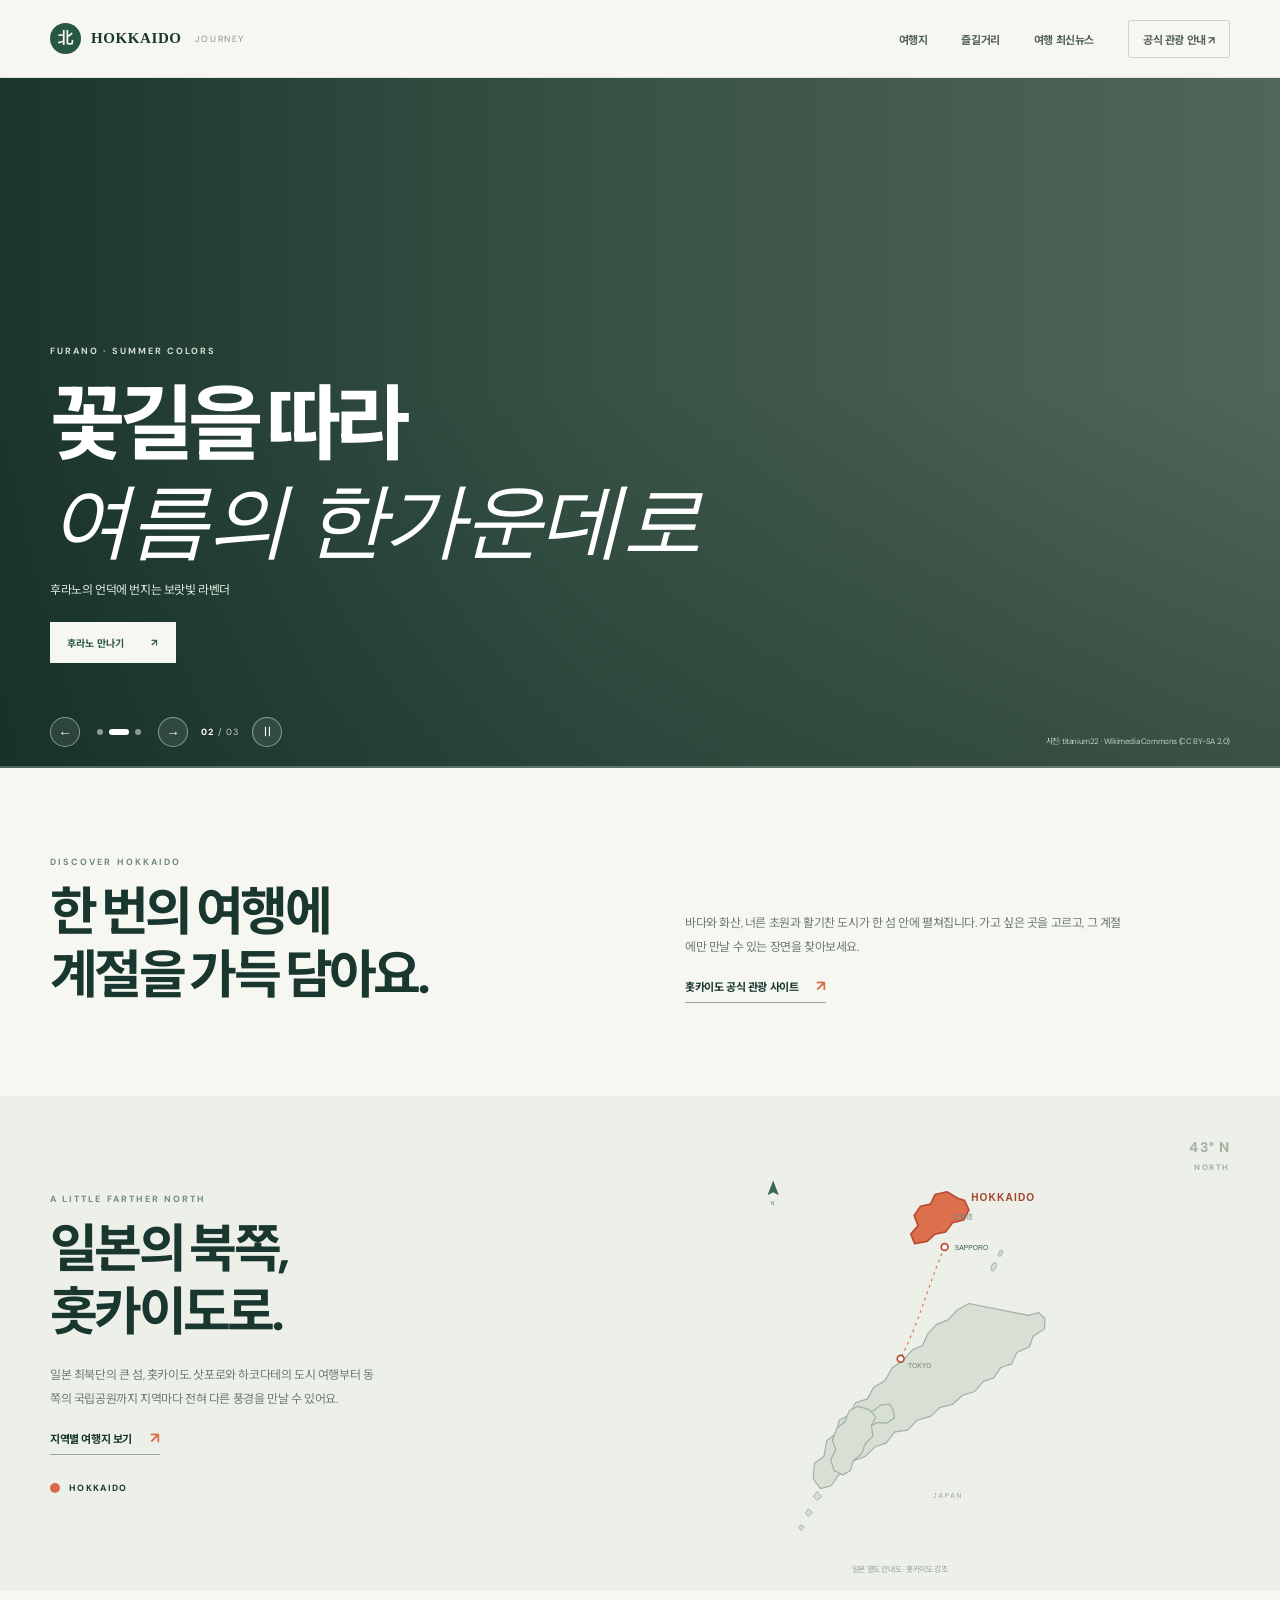
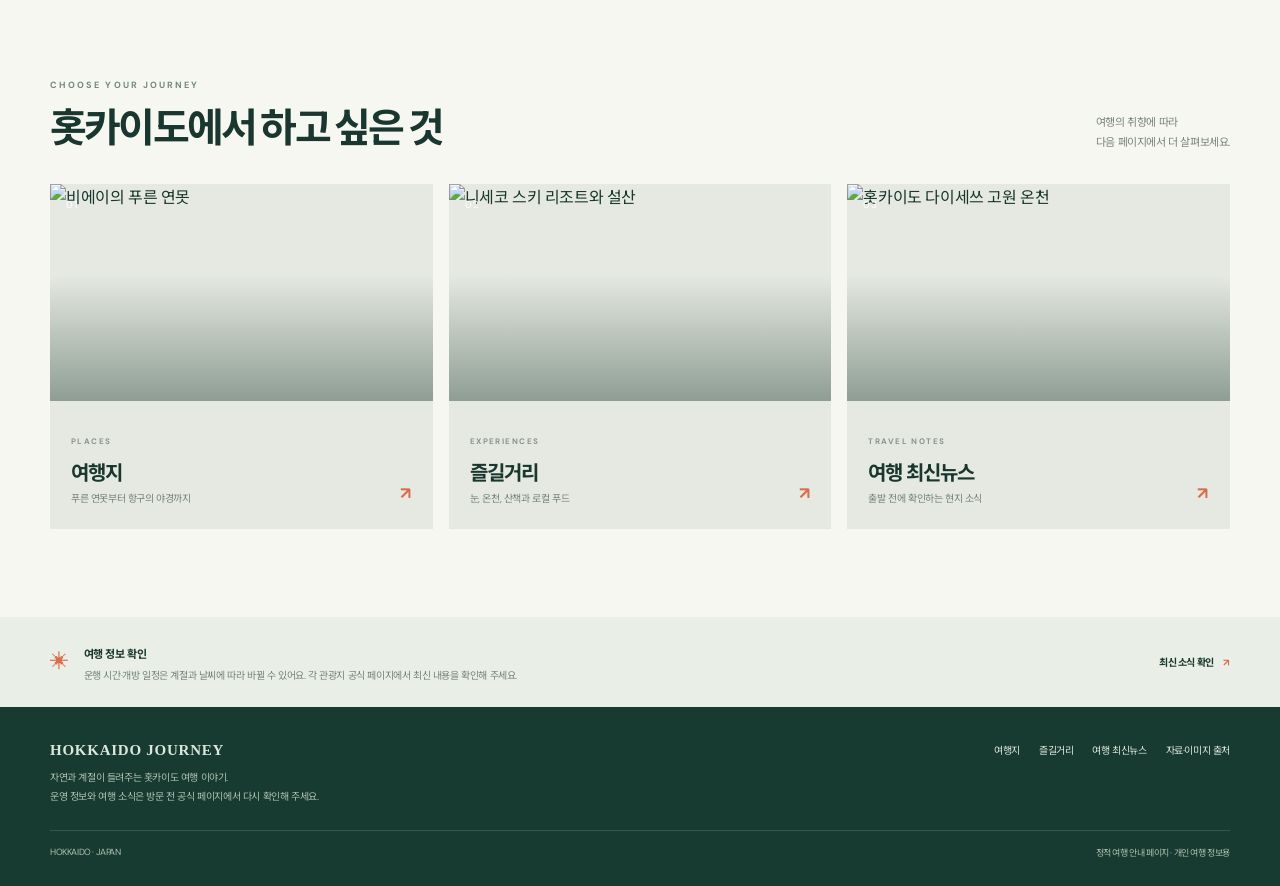
==== index.html @ 21aa8b02 "first" ====
<!doctype html>
<html lang="ko">
<head>
<meta charset="utf-8"><meta name="viewport" content="width=device-width,initial-scale=1"><meta name="theme-color" content="#f7f7f2">
<meta name="description" content="홋카이도의 여행지와 계절 체험, 지금 필요한 여행 소식을 만나보세요."><title>홋카이도, 북쪽으로 떠나는 여행</title>
<link rel="preconnect" href="https://fonts.googleapis.com"><link rel="preconnect" href="https://fonts.gstatic.com" crossorigin><link href="https://fonts.googleapis.com/css2?family=DM+Sans:wght@400;500;600;700&family=Noto+Sans+KR:wght@400;500;600;700;800;900&display=swap" rel="stylesheet"><link rel="stylesheet" href="assets/site.css">
</head>
<body>
<div id="site-header"></div>
<main>
  <section class="slideshow" aria-label="홋카이도 여행 사진">
    <article class="slide active" style="--slide-image:url('https://commons.wikimedia.org/wiki/Special:FilePath/Hokkaido_-_Biei%2C_blue_pond_%289962205026%29.jpg?width=2000')"><div class="slide-shade"></div><div class="slide-copy wrap"><p class="eyebrow">JAPAN · THE NORTHERN ISLAND</p><h1>북쪽으로,<br><em>마음이 트이는 여행</em></h1><p>홋카이도의 계절이 만든 풍경 속으로</p><a class="button button-light" href="destinations.html">여행지 둘러보기 <span>↗</span></a></div><div class="slide-credit">사진: ray.k · Wikimedia Commons (CC BY 2.0)</div></article>
    <article class="slide" style="--slide-image:url('https://commons.wikimedia.org/wiki/Special:FilePath/JP_Hokkaido_Furano_lavender.jpg?width=2000')"><div class="slide-shade"></div><div class="slide-copy wrap"><p class="eyebrow">FURANO · SUMMER COLORS</p><h1>꽃길을 따라<br><em>여름의 한가운데로</em></h1><p>후라노의 언덕에 번지는 보랏빛 라벤더</p><a class="button button-light" href="destinations.html#furano">후라노 만나기 <span>↗</span></a></div><div class="slide-credit">사진: titanium22 · Wikimedia Commons (CC BY-SA 2.0)</div></article>
    <article class="slide" style="--slide-image:url('https://commons.wikimedia.org/wiki/Special:FilePath/2018_skiing_in_niseko.jpg?width=2000')"><div class="slide-shade"></div><div class="slide-copy wrap"><p class="eyebrow">NISEKO · WINTER PLAY</p><h1>파우더 스노우 위<br><em>겨울을 달리다</em></h1><p>산과 눈이 기다리는 홋카이도의 겨울 체험</p><a class="button button-light" href="activities.html#snow">겨울 즐길거리 <span>↗</span></a></div><div class="slide-credit">사진: Lasthib · Wikimedia Commons (CC BY-SA 3.0)</div></article>
    <div class="slide-controls"><button class="slide-arrow prev" aria-label="이전 사진">←</button><div class="slide-dots" role="tablist" aria-label="슬라이드 선택"></div><button class="slide-arrow next" aria-label="다음 사진">→</button><span class="slide-count"><b>01</b> / 03</span><button class="slide-pause" aria-label="슬라이드 일시 정지">Ⅱ</button></div>
    <div class="slide-progress"><i></i></div>
  </section>

  <section class="intro wrap section-pad"><div><p class="eyebrow green">DISCOVER HOKKAIDO</p><h2>한 번의 여행에<br>계절을 가득 담아요.</h2></div><div class="intro-copy"><p>바다와 화산, 너른 초원과 활기찬 도시가 한 섬 안에 펼쳐집니다. 가고 싶은 곳을 고르고, 그 계절에만 만날 수 있는 장면을 찾아보세요.</p><a class="text-link" href="https://www.visit-hokkaido.jp/en/" target="_blank" rel="noreferrer">홋카이도 공식 관광 사이트 <span>↗</span></a></div></section>

  <section class="map-section"><div class="wrap map-layout"><div class="map-copy"><p class="eyebrow green">A LITTLE FARTHER NORTH</p><h2>일본의 북쪽,<br>홋카이도로.</h2><p>일본 최북단의 큰 섬, 홋카이도. 삿포로와 하코다테의 도시 여행부터 동쪽의 국립공원까지 지역마다 전혀 다른 풍경을 만날 수 있어요.</p><a class="text-link" href="destinations.html">지역별 여행지 보기 <span>↗</span></a><div class="map-legend"><i></i> HOKKAIDO</div></div><figure class="japan-map"><img src="assets/japan-hokkaido-map.svg" alt="일본 열도 지도에서 주황색으로 강조한 홋카이도"><figcaption>일본 열도 안내도 · 홋카이도 강조</figcaption></figure><div class="map-stamp">43° N<br><span>NORTH</span></div></div></section>

  <section class="section-pad wrap"><div class="section-head"><div><p class="eyebrow green">CHOOSE YOUR JOURNEY</p><h2>홋카이도에서 하고 싶은 것</h2></div><p>여행의 취향에 따라<br>다음 페이지에서 더 살펴보세요.</p></div><div class="feature-grid">
    <a class="feature-card" href="destinations.html"><img src="https://commons.wikimedia.org/wiki/Special:FilePath/Hokkaido_-_Biei%2C_blue_pond_%289962205026%29.jpg?width=1000" alt="비에이의 푸른 연못" loading="lazy"><span class="feature-num">01</span><div><small>PLACES</small><h3>여행지</h3><p>푸른 연못부터 항구의 야경까지</p></div><b>↗</b></a>
    <a class="feature-card" href="activities.html"><img src="https://commons.wikimedia.org/wiki/Special:FilePath/2018_skiing_in_niseko.jpg?width=1000" alt="니세코 스키 리조트와 설산" loading="lazy"><span class="feature-num">02</span><div><small>EXPERIENCES</small><h3>즐길거리</h3><p>눈, 온천, 산책과 로컬 푸드</p></div><b>↗</b></a>
    <a class="feature-card" href="news.html"><img src="https://commons.wikimedia.org/wiki/Special:FilePath/Taisetsu_Kogenonsen_spa_Hokkaido_Japan.jpg?width=1000" alt="홋카이도 다이세쓰 고원 온천" loading="lazy"><span class="feature-num">03</span><div><small>TRAVEL NOTES</small><h3>여행 최신뉴스</h3><p>출발 전에 확인하는 현지 소식</p></div><b>↗</b></a>
  </div></section>
  <section class="home-note"><div class="wrap note-inner"><span class="note-icon">✳</span><div><b>여행 정보 확인</b><p>운행 시간·개방 일정은 계절과 날씨에 따라 바뀔 수 있어요. 각 관광지 공식 페이지에서 최신 내용을 확인해 주세요.</p></div><a href="news.html">최신 소식 확인 <span>↗</span></a></div></section>
</main>
<div id="site-footer"></div><script src="assets/site.js"></script><script src="assets/slider.js"></script>
</body></html>
---- assets/site.css ----
:root{--paper:#f7f7f2;--ink:#19372e;--green:#285844;--green2:#dfe9dd;--orange:#d86d4b;--muted:#78867d;--line:#dfe5dc;--white:#fff;--serif:Georgia,'Times New Roman',serif}*{box-sizing:border-box}html{scroll-behavior:smooth;scroll-padding-top:86px}body{margin:0;background:var(--paper);color:var(--ink);font-family:'DM Sans','Noto Sans KR',sans-serif;letter-spacing:-.025em}a{color:inherit;text-decoration:none}img{max-width:100%}.wrap{width:min(1180px,calc(100% - 56px));margin-inline:auto}.site-header{height:78px;position:sticky;top:0;z-index:50;background:#f7f7f2ed;backdrop-filter:blur(14px);border-bottom:1px solid var(--line)}.header-inner{height:100%;display:flex;align-items:center;justify-content:space-between}.brand{display:flex;align-items:center;gap:10px;font:700 15px var(--serif);letter-spacing:.04em}.brand-symbol{width:31px;height:31px;display:grid;place-items:center;border-radius:50%;background:var(--green);color:white;font-size:15px}.brand-sub{font:9px 'DM Sans',sans-serif;color:#89948b;letter-spacing:.18em;margin-left:3px}.main-nav{height:100%;display:flex;align-items:center;gap:34px;font-size:11px;font-weight:700;color:#526158}.main-nav a{position:relative;display:flex;align-items:center;height:100%;transition:color .2s}.main-nav a:not(.nav-pill):after{content:"";position:absolute;bottom:21px;left:0;width:0;height:1px;background:var(--orange);transition:width .2s}.main-nav a:hover{color:var(--orange)}.main-nav a:hover:after{width:100%}.main-nav .nav-pill{height:auto;padding:10px 14px;border:1px solid #cbd5cb;border-radius:2px}.menu-toggle{display:none;background:none;border:0;color:var(--green);font-size:24px}.site-footer{background:#183b31;color:#dce6dc;padding:35px 0 27px}.footer-top{display:flex;justify-content:space-between;align-items:flex-start;gap:25px}.footer-brand{font:700 15px var(--serif);letter-spacing:.05em}.footer-copy{font-size:10px;line-height:1.9;color:#aebfb1;max-width:530px;margin-top:9px}.footer-links{display:flex;gap:19px;font-size:10px}.footer-links a:hover{text-decoration:underline;text-underline-offset:4px}.footer-bottom{border-top:1px solid #ffffff25;margin-top:24px;padding-top:15px;display:flex;justify-content:space-between;color:#aebfb1;font-size:9px}.eyebrow{font:700 9px 'DM Sans',sans-serif;letter-spacing:.23em;color:#dc704d;text-transform:uppercase;margin:0}.eyebrow.green{color:#718b78}.section-pad{padding-top:88px;padding-bottom:88px}.text-link{display:inline-flex;align-items:center;gap:18px;font-size:11px;font-weight:700;border-bottom:1px solid #9ca99d;padding-bottom:6px;margin-top:17px}.text-link span{font-size:15px;color:var(--orange)}.button{display:inline-flex;align-items:center;gap:27px;padding:13px 17px;font-size:10px;font-weight:700;letter-spacing:.02em;transition:transform .2s,background .2s}.button:hover{transform:translateY(-2px)}.button-light{background:var(--paper);color:var(--green)}.button-light:hover{background:#e1eadc}
/* Home photo carousel */
.slideshow{height:min(690px,calc(100svh - 78px));min-height:540px;max-height:760px;position:relative;overflow:hidden;background:#55695b;color:white}.slide{position:absolute;inset:0;opacity:0;visibility:hidden;background-image:var(--slide-image);background-position:center;background-size:cover;transition:opacity .85s ease,visibility .85s}.slide.active{opacity:1;visibility:visible}.slide-shade{position:absolute;inset:0;background:linear-gradient(90deg,#112c25d9 0%,#15372b79 45%,#203a2c10 100%),linear-gradient(0deg,#122c2460,transparent 55%)}.slide-copy{position:absolute;z-index:1;left:50%;bottom:105px;transform:translateX(-50%)}.slide-copy .eyebrow{color:#d4e0d3}.slide-copy h1{font-size:clamp(45px,7vw,82px);line-height:1.15;letter-spacing:-.075em;margin:21px 0 12px}.slide-copy h1 em{font-family:var(--serif);font-weight:400;letter-spacing:-.035em}.slide-copy>p:not(.eyebrow){font-size:12px;color:#e0e7de;margin:0 0 24px}.slide-credit{position:absolute;right:max(28px,calc((100vw - 1180px)/2));bottom:22px;z-index:2;font-size:8px;color:#ffffffb5}.slide-controls{position:absolute;z-index:3;left:max(28px,calc((100vw - 1180px)/2));bottom:21px;display:flex;align-items:center;gap:9px}.slide-arrow,.slide-pause{width:30px;height:30px;border:1px solid #ffffff70;background:#ffffff15;color:#fff;border-radius:50%;cursor:pointer}.slide-arrow:hover,.slide-pause:hover{background:#fff;color:var(--green)}.slide-dots{display:flex;gap:6px;margin:0 8px}.slide-dot{border:0;width:6px;height:6px;border-radius:10px;background:#ffffff80;padding:0;cursor:pointer;transition:width .2s,background .2s}.slide-dot.active{width:20px;background:white}.slide-count{font:9px 'DM Sans';letter-spacing:.13em;color:#ffffffc7;margin:0 4px}.slide-count b{color:#fff}.slide-progress{height:2px;background:#ffffff3d;position:absolute;bottom:0;left:0;right:0;z-index:4}.slide-progress i{height:100%;width:0;display:block;background:#fff}.slide-progress.run i{animation:progress 3s linear}.slide-progress.paused i{animation-play-state:paused}@keyframes progress{from{width:0}to{width:100%}}
.intro{display:grid;grid-template-columns:1fr 1fr;align-items:end;gap:90px}.intro h2,.map-copy h2,.section-head h2,.page-title h1{font-size:clamp(33px,4.4vw,52px);line-height:1.22;letter-spacing:-.07em;margin:13px 0 0}.intro-copy{max-width:440px;padding-bottom:5px}.intro-copy p,.map-copy>p:not(.eyebrow){font-size:12px;line-height:2;color:#6e7c72;margin:0}
.map-section{background:#edf0e9;position:relative;overflow:hidden}.map-layout{min-height:495px;display:grid;grid-template-columns:.88fr 1.12fr;align-items:center;position:relative}.map-copy{max-width:370px;padding:58px 0}.map-copy h2{margin-bottom:18px}.map-copy>p:not(.eyebrow){max-width:330px}.japan-map{margin:0 auto;width:min(100%,500px);height:430px}.japan-map img{width:100%;height:100%;object-fit:contain}.japan-map figcaption{font-size:8px;color:#9ba69c;text-align:center}.map-stamp{position:absolute;right:0;top:42px;font:700 14px 'DM Sans';letter-spacing:.08em;color:#a0b1a1;text-align:right}.map-stamp span{font-size:8px;letter-spacing:.2em}.map-legend{font:700 9px 'DM Sans';letter-spacing:.15em;margin-top:27px;display:flex;align-items:center;gap:9px}.map-legend i{width:10px;height:10px;border-radius:50%;background:var(--orange)}
.section-head{display:flex;align-items:end;justify-content:space-between;gap:30px;margin-bottom:31px}.section-head h2{font-size:clamp(27px,3.6vw,40px)}.section-head>p{font-size:11px;color:var(--muted);line-height:1.8;margin:0}.feature-grid{display:grid;grid-template-columns:repeat(3,1fr);gap:16px}.feature-card{position:relative;display:flex;flex-direction:column;min-height:345px;overflow:hidden;background:#e5e9e1}.feature-card:before{content:"";position:absolute;inset:0 0 37% 0;background:linear-gradient(0deg,#17362b6b,transparent 58%);z-index:1}.feature-card img{height:225px;width:100%;object-fit:cover;transition:transform .6s}.feature-card:hover img{transform:scale(1.04)}.feature-card>div{padding:19px 21px}.feature-card small{font:700 8px 'DM Sans';letter-spacing:.18em;color:#8a948b}.feature-card h3{font-size:20px;margin:8px 0 4px;letter-spacing:-.05em}.feature-card p{font-size:10px;color:#778279;margin:0}.feature-card>b{position:absolute;bottom:25px;right:22px;color:var(--orange);font-size:17px}.feature-num{position:absolute;z-index:2;top:14px;left:16px;color:white;font:10px 'DM Sans';letter-spacing:.1em}.home-note{background:#e9eee6;padding:25px 0}.note-inner{display:flex;align-items:center;gap:15px}.note-icon{font-size:19px;color:var(--orange)}.note-inner b{font-size:11px}.note-inner p{font-size:10px;color:#77847a;margin:4px 0 0}.note-inner>a{margin-left:auto;white-space:nowrap;font-size:10px;font-weight:700}.note-inner>a span{color:var(--orange);margin-left:8px}
/* Inner pages */
.page-hero{padding:76px 0 65px;background:#e9eee6}.page-hero .wrap{position:relative}.page-title{max-width:760px}.page-title h1{font-size:clamp(38px,5vw,61px);margin:13px 0}.page-title>p{font-size:12px;color:#6d7b71;line-height:1.9;max-width:580px;margin:0}.page-meta{font:9px 'DM Sans';letter-spacing:.12em;color:#829087;margin-top:19px}.content-section{padding:62px 0 88px}.content-intro{font-size:12px;color:#718077;line-height:1.9;max-width:650px;margin:0 0 29px}.place-grid{display:grid;grid-template-columns:repeat(3,1fr);gap:17px}.place-card{background:#fff;border:1px solid #e3e7df}.place-card img{width:100%;height:215px;object-fit:cover;display:block}.place-card-body{padding:17px 18px 20px}.place-card .region{font:700 8px 'DM Sans';letter-spacing:.16em;color:#bf704f}.place-card h2{font-size:17px;margin:7px 0}.place-card p{font-size:10px;line-height:1.8;color:#738077;margin:0}.source-link{display:inline-block;font-size:9px;font-weight:700;color:#4e715d;margin-top:13px;border-bottom:1px solid #b9c6b8;padding-bottom:4px}.region-strip{margin-top:32px;padding:22px 24px;background:#edf0e9;display:flex;align-items:center;justify-content:space-between;gap:25px}.region-strip strong{font-size:12px}.region-strip p{font-size:10px;color:#738077;line-height:1.7;margin:5px 0 0}.region-strip a{font-size:10px;white-space:nowrap;border-bottom:1px solid #aeb9ae;padding-bottom:4px}
.activity-cards{display:grid;grid-template-columns:repeat(2,1fr);gap:18px}.activity-card{display:grid;grid-template-columns:44% 1fr;background:#fff;border:1px solid #e3e7df;min-height:245px}.activity-card img{width:100%;height:100%;min-height:245px;object-fit:cover}.activity-card>div{padding:22px}.activity-card .region{font:700 8px 'DM Sans';letter-spacing:.16em;color:#bf704f}.activity-card h2{font-size:19px;margin:9px 0}.activity-card p{font-size:10px;line-height:1.8;color:#738077;margin:0}.activity-card .source-link{margin-top:15px}.tip-box{background:#edf0e9;margin-top:25px;padding:21px 24px;display:flex;gap:14px;align-items:flex-start}.tip-box b{font-size:11px;white-space:nowrap}.tip-box p{font-size:10px;line-height:1.8;color:#758178;margin:0}
.news-list{border-top:1px solid var(--line)}.news-item{display:grid;grid-template-columns:105px 112px 1fr 24px;align-items:start;gap:16px;padding:21px 5px;border-bottom:1px solid var(--line);transition:padding .2s}.news-item:hover{padding-left:12px}.news-item time{font:10px 'DM Sans';color:#829087;padding-top:4px}.news-tag{font-size:8px;border:1px solid #d5ded4;color:#657a69;padding:5px 8px;width:max-content}.news-copy h2{font-size:13px;margin:0 0 6px;letter-spacing:-.03em}.news-copy p{font-size:10px;line-height:1.8;color:#738077;margin:0}.news-copy small{font-size:8px;color:#a0a9a0;display:block;margin-top:7px}.news-arrow{font-size:16px;color:var(--orange);padding-top:2px}.static-note{margin-top:25px;border-left:2px solid var(--orange);padding:12px 15px;background:#f0f1eb;color:#748077;font-size:9px;line-height:1.8}
.source-list{display:grid;grid-template-columns:1fr 1fr;gap:12px}.source-card{background:#fff;border:1px solid var(--line);padding:17px}.source-card h2{font-size:12px;margin:0 0 7px}.source-card p{font-size:9px;line-height:1.7;color:#748077;margin:0}.source-card a{font-size:9px;color:#456d55;text-decoration:underline;text-underline-offset:3px}.credit-list{display:grid;grid-template-columns:1fr 1fr;gap:8px 22px;margin-top:18px}.credit{font-size:9px;line-height:1.7;color:#718077}.credit a{color:#476b55;text-decoration:underline;text-underline-offset:3px}.credit strong{color:#284c3b}.image-note{font-size:9px;line-height:1.8;color:#758178}
@media(max-width:840px){.wrap{width:calc(100% - 40px)}.main-nav{gap:20px}.map-layout{grid-template-columns:.9fr 1.1fr}.japan-map{height:360px}.place-grid{grid-template-columns:repeat(2,1fr)}.activity-card{grid-template-columns:1fr}.activity-card img{height:190px;min-height:190px}.activity-card>div{padding:18px}.feature-card{min-height:305px}.feature-card img{height:190px}}
@media(max-width:600px){.wrap{width:calc(100% - 36px)}.site-header{height:66px}.brand{font-size:14px}.brand-symbol{width:28px;height:28px}.brand-sub{display:none}.menu-toggle{display:block}.main-nav{display:none;position:absolute;top:65px;left:0;right:0;height:auto;padding:8px 18px 16px;background:var(--paper);border-bottom:1px solid var(--line);flex-direction:column;align-items:stretch;gap:0}.main-nav.open{display:flex}.main-nav a{height:auto;padding:13px 0;border-bottom:1px solid var(--line)}.main-nav a:after{display:none}.main-nav .nav-pill{margin-top:11px;text-align:center;justify-content:center;border:1px solid #cbd5cb;padding:11px}.slideshow{height:calc(88svh - 66px);min-height:530px}.slide{background-position:58% center}.slide-shade{background:linear-gradient(90deg,#112c25c9 0%,#15372b50 75%,#203a2c17),linear-gradient(0deg,#122c2470,transparent 55%)}.slide-copy{width:calc(100% - 36px);bottom:105px}.slide-copy h1{font-size:50px}.slide-copy>p:not(.eyebrow){font-size:11px}.slide-controls{left:18px;bottom:17px}.slide-credit{right:12px;bottom:58px;font-size:7px}.section-pad{padding-top:66px;padding-bottom:66px}.intro{grid-template-columns:1fr;gap:20px}.intro h2,.map-copy h2{font-size:37px}.intro-copy p{font-size:11px}.map-layout{grid-template-columns:1fr;padding-top:59px;padding-bottom:20px}.map-copy{padding:0}.japan-map{width:100%;height:340px;margin-top:5px}.map-stamp{top:34px;right:0}.section-head{display:block}.section-head>p{margin-top:12px}.feature-grid{grid-template-columns:1fr;gap:11px}.feature-card{min-height:0;display:grid;grid-template-columns:42% 1fr;grid-template-rows:1fr;align-items:center}.feature-card:before{display:none}.feature-card img{height:145px;grid-row:1}.feature-card>div{padding:15px}.feature-card h3{font-size:17px}.feature-card>b{bottom:17px;right:15px}.feature-num{top:8px;left:10px;text-shadow:0 1px 4px #000}.note-inner{align-items:flex-start;flex-wrap:wrap}.note-inner>div{flex:1}.note-inner p{line-height:1.7}.note-inner>a{margin-left:34px;margin-top:4px}.page-hero{padding:57px 0 44px}.page-title h1{font-size:41px}.page-title>p{font-size:11px}.content-section{padding:42px 0 65px}.place-grid{grid-template-columns:1fr}.place-card img{height:220px}.place-card-body{padding:16px}.region-strip{display:block;padding:18px}.region-strip a{display:inline-block;margin-top:14px}.activity-cards{grid-template-columns:1fr}.activity-card{grid-template-columns:39% 1fr;min-height:200px}.activity-card img{height:100%;min-height:200px}.activity-card>div{padding:15px}.activity-card h2{font-size:16px;margin:7px 0}.activity-card p{font-size:9px}.activity-card .source-link{font-size:8px}.tip-box{display:block;padding:17px}.tip-box p{margin-top:7px}.news-item{grid-template-columns:1fr 22px;gap:8px 10px;padding:17px 2px}.news-item time{grid-column:1;grid-row:1}.news-tag{grid-column:1;grid-row:2}.news-copy{grid-column:1;grid-row:3}.news-copy h2{font-size:12px}.news-arrow{grid-column:2;grid-row:1/4}.source-list,.credit-list{grid-template-columns:1fr}.footer-top,.footer-bottom{display:block}.footer-links{margin-top:19px;flex-wrap:wrap}.footer-bottom span{display:block;margin-top:7px}}
@media(prefers-reduced-motion:reduce){html{scroll-behavior:auto}*,*:before,*:after{transition:none!important}.slide{transition:none!important}.slide-progress.run i{animation:none;width:100%}}
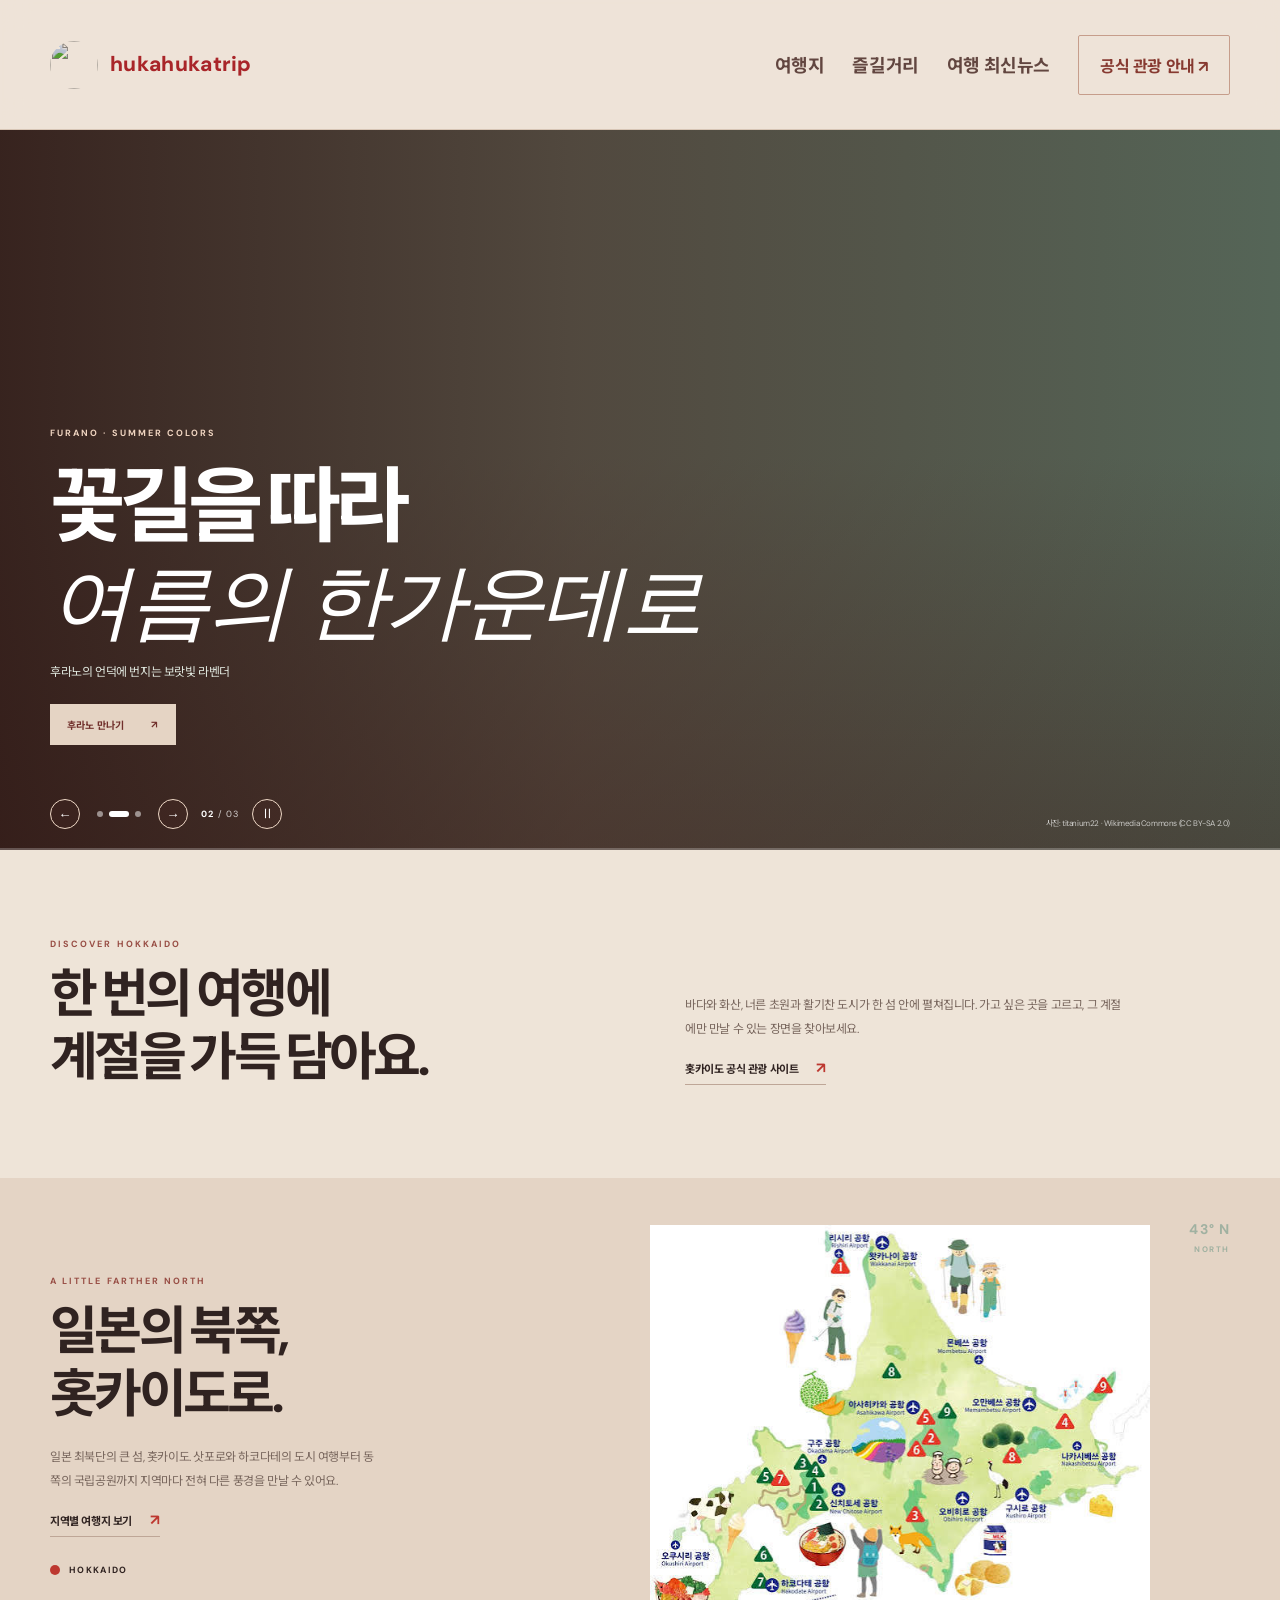
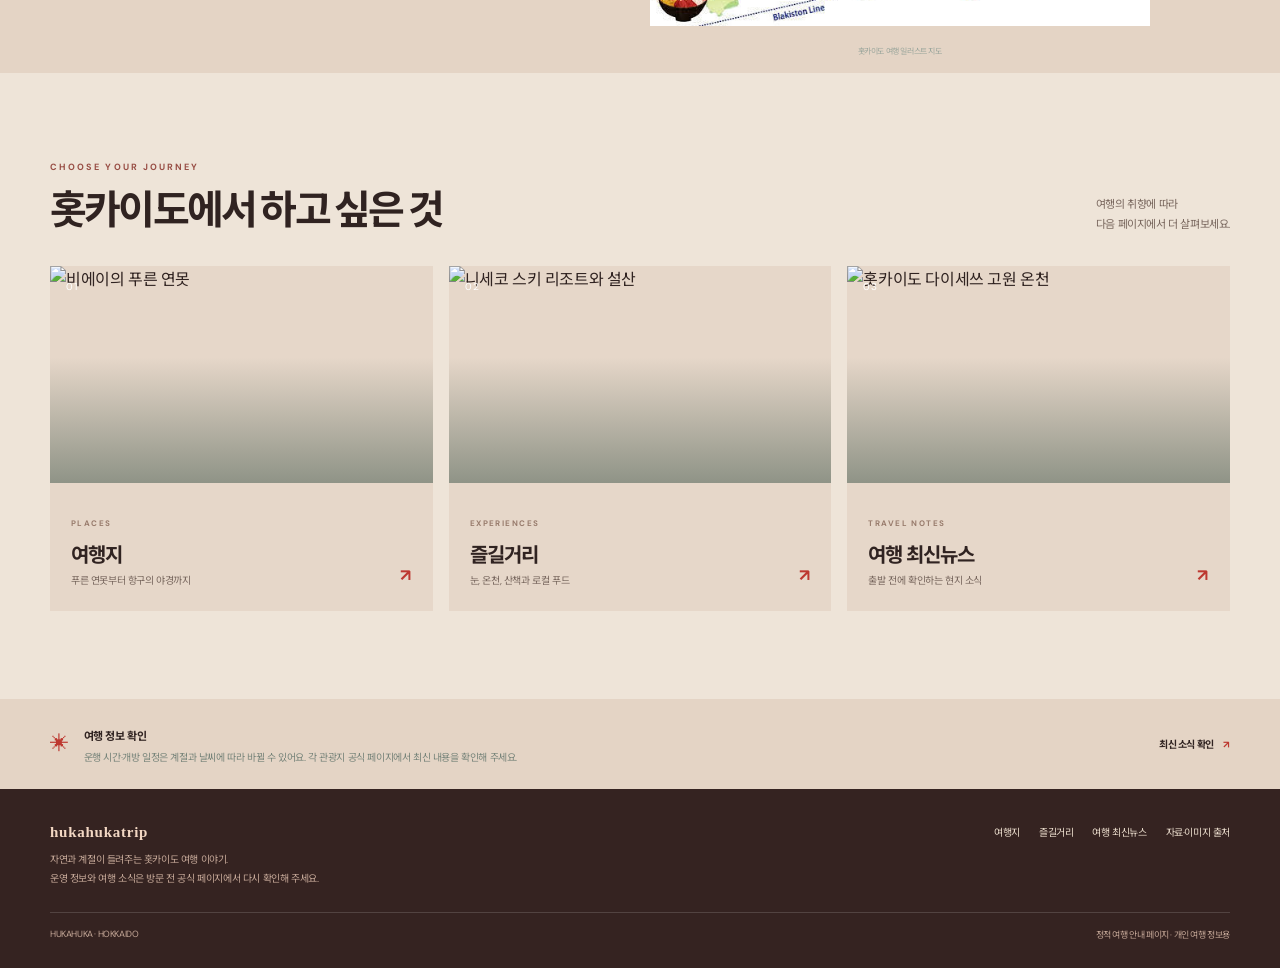
==== commit c8b6e7be: "dd" ====
--- a/index.html
+++ b/index.html
@@ -2,7 +2,7 @@
 <html lang="ko">
 <head>
 <meta charset="utf-8"><meta name="viewport" content="width=device-width,initial-scale=1"><meta name="theme-color" content="#f7f7f2">
-<meta name="description" content="홋카이도의 여행지와 계절 체험, 지금 필요한 여행 소식을 만나보세요."><title>홋카이도, 북쪽으로 떠나는 여행</title>
+<meta name="description" content="홋카이도의 여행지와 계절 체험, 지금 필요한 여행 소식을 만나보세요."><title>hukahukatrip | 홋카이도 여행</title>
 <link rel="preconnect" href="https://fonts.googleapis.com"><link rel="preconnect" href="https://fonts.gstatic.com" crossorigin><link href="https://fonts.googleapis.com/css2?family=DM+Sans:wght@400;500;600;700&family=Noto+Sans+KR:wght@400;500;600;700;800;900&display=swap" rel="stylesheet"><link rel="stylesheet" href="assets/site.css">
 </head>
 <body>
@@ -18,7 +18,7 @@
 
   <section class="intro wrap section-pad"><div><p class="eyebrow green">DISCOVER HOKKAIDO</p><h2>한 번의 여행에<br>계절을 가득 담아요.</h2></div><div class="intro-copy"><p>바다와 화산, 너른 초원과 활기찬 도시가 한 섬 안에 펼쳐집니다. 가고 싶은 곳을 고르고, 그 계절에만 만날 수 있는 장면을 찾아보세요.</p><a class="text-link" href="https://www.visit-hokkaido.jp/en/" target="_blank" rel="noreferrer">홋카이도 공식 관광 사이트 <span>↗</span></a></div></section>
 
-  <section class="map-section"><div class="wrap map-layout"><div class="map-copy"><p class="eyebrow green">A LITTLE FARTHER NORTH</p><h2>일본의 북쪽,<br>홋카이도로.</h2><p>일본 최북단의 큰 섬, 홋카이도. 삿포로와 하코다테의 도시 여행부터 동쪽의 국립공원까지 지역마다 전혀 다른 풍경을 만날 수 있어요.</p><a class="text-link" href="destinations.html">지역별 여행지 보기 <span>↗</span></a><div class="map-legend"><i></i> HOKKAIDO</div></div><figure class="japan-map"><img src="assets/japan-hokkaido-map.svg" alt="일본 열도 지도에서 주황색으로 강조한 홋카이도"><figcaption>일본 열도 안내도 · 홋카이도 강조</figcaption></figure><div class="map-stamp">43° N<br><span>NORTH</span></div></div></section>
+  <section class="map-section"><div class="wrap map-layout"><div class="map-copy"><p class="eyebrow green">A LITTLE FARTHER NORTH</p><h2>일본의 북쪽,<br>홋카이도로.</h2><p>일본 최북단의 큰 섬, 홋카이도. 삿포로와 하코다테의 도시 여행부터 동쪽의 국립공원까지 지역마다 전혀 다른 풍경을 만날 수 있어요.</p><a class="text-link" href="destinations.html">지역별 여행지 보기 <span>↗</span></a><div class="map-legend"><i></i> HOKKAIDO</div></div><figure class="japan-map"><img src="huka.jpg" alt="삿포로와 홋카이도 각 지역의 관광 명소를 그린 일러스트 지도"><figcaption>홋카이도 여행 일러스트 지도</figcaption></figure><div class="map-stamp">43° N<br><span>NORTH</span></div></div></section>
 
   <section class="section-pad wrap"><div class="section-head"><div><p class="eyebrow green">CHOOSE YOUR JOURNEY</p><h2>홋카이도에서 하고 싶은 것</h2></div><p>여행의 취향에 따라<br>다음 페이지에서 더 살펴보세요.</p></div><div class="feature-grid">
     <a class="feature-card" href="destinations.html"><img src="https://commons.wikimedia.org/wiki/Special:FilePath/Hokkaido_-_Biei%2C_blue_pond_%289962205026%29.jpg?width=1000" alt="비에이의 푸른 연못" loading="lazy"><span class="feature-num">01</span><div><small>PLACES</small><h3>여행지</h3><p>푸른 연못부터 항구의 야경까지</p></div><b>↗</b></a>
--- a/assets/site.css
+++ b/assets/site.css
@@ -12,3 +12,82 @@
 @media(max-width:840px){.wrap{width:calc(100% - 40px)}.main-nav{gap:20px}.map-layout{grid-template-columns:.9fr 1.1fr}.japan-map{height:360px}.place-grid{grid-template-columns:repeat(2,1fr)}.activity-card{grid-template-columns:1fr}.activity-card img{height:190px;min-height:190px}.activity-card>div{padding:18px}.feature-card{min-height:305px}.feature-card img{height:190px}}
 @media(max-width:600px){.wrap{width:calc(100% - 36px)}.site-header{height:66px}.brand{font-size:14px}.brand-symbol{width:28px;height:28px}.brand-sub{display:none}.menu-toggle{display:block}.main-nav{display:none;position:absolute;top:65px;left:0;right:0;height:auto;padding:8px 18px 16px;background:var(--paper);border-bottom:1px solid var(--line);flex-direction:column;align-items:stretch;gap:0}.main-nav.open{display:flex}.main-nav a{height:auto;padding:13px 0;border-bottom:1px solid var(--line)}.main-nav a:after{display:none}.main-nav .nav-pill{margin-top:11px;text-align:center;justify-content:center;border:1px solid #cbd5cb;padding:11px}.slideshow{height:calc(88svh - 66px);min-height:530px}.slide{background-position:58% center}.slide-shade{background:linear-gradient(90deg,#112c25c9 0%,#15372b50 75%,#203a2c17),linear-gradient(0deg,#122c2470,transparent 55%)}.slide-copy{width:calc(100% - 36px);bottom:105px}.slide-copy h1{font-size:50px}.slide-copy>p:not(.eyebrow){font-size:11px}.slide-controls{left:18px;bottom:17px}.slide-credit{right:12px;bottom:58px;font-size:7px}.section-pad{padding-top:66px;padding-bottom:66px}.intro{grid-template-columns:1fr;gap:20px}.intro h2,.map-copy h2{font-size:37px}.intro-copy p{font-size:11px}.map-layout{grid-template-columns:1fr;padding-top:59px;padding-bottom:20px}.map-copy{padding:0}.japan-map{width:100%;height:340px;margin-top:5px}.map-stamp{top:34px;right:0}.section-head{display:block}.section-head>p{margin-top:12px}.feature-grid{grid-template-columns:1fr;gap:11px}.feature-card{min-height:0;display:grid;grid-template-columns:42% 1fr;grid-template-rows:1fr;align-items:center}.feature-card:before{display:none}.feature-card img{height:145px;grid-row:1}.feature-card>div{padding:15px}.feature-card h3{font-size:17px}.feature-card>b{bottom:17px;right:15px}.feature-num{top:8px;left:10px;text-shadow:0 1px 4px #000}.note-inner{align-items:flex-start;flex-wrap:wrap}.note-inner>div{flex:1}.note-inner p{line-height:1.7}.note-inner>a{margin-left:34px;margin-top:4px}.page-hero{padding:57px 0 44px}.page-title h1{font-size:41px}.page-title>p{font-size:11px}.content-section{padding:42px 0 65px}.place-grid{grid-template-columns:1fr}.place-card img{height:220px}.place-card-body{padding:16px}.region-strip{display:block;padding:18px}.region-strip a{display:inline-block;margin-top:14px}.activity-cards{grid-template-columns:1fr}.activity-card{grid-template-columns:39% 1fr;min-height:200px}.activity-card img{height:100%;min-height:200px}.activity-card>div{padding:15px}.activity-card h2{font-size:16px;margin:7px 0}.activity-card p{font-size:9px}.activity-card .source-link{font-size:8px}.tip-box{display:block;padding:17px}.tip-box p{margin-top:7px}.news-item{grid-template-columns:1fr 22px;gap:8px 10px;padding:17px 2px}.news-item time{grid-column:1;grid-row:1}.news-tag{grid-column:1;grid-row:2}.news-copy{grid-column:1;grid-row:3}.news-copy h2{font-size:12px}.news-arrow{grid-column:2;grid-row:1/4}.source-list,.credit-list{grid-template-columns:1fr}.footer-top,.footer-bottom{display:block}.footer-links{margin-top:19px;flex-wrap:wrap}.footer-bottom span{display:block;margin-top:7px}}
 @media(prefers-reduced-motion:reduce){html{scroll-behavior:auto}*,*:before,*:after{transition:none!important}.slide{transition:none!important}.slide-progress.run i{animation:none;width:100%}}
+
+/* Vermilion, maple and sakura inspired theme. */
+:root{--paper:#eee4d8;--ink:#302321;--green:#74352f;--green2:#ddcabc;--orange:#bd3830;--muted:#806f66;--line:#d7c5b5;--white:#eee4d8}
+body{background:#eee4d8;color:#302321}
+.site-header{background:#eee4d8ed;border-color:#d7c5b5}
+.brand-symbol{background:radial-gradient(circle at 52% 46%,#f5d8c2 0 18%,#bb342e 19% 64%,#722b29 65% 100%);color:#fff0df;box-shadow:0 2px 9px #702d2633}
+.brand-symbol:after{content:"✿";position:absolute;right:-5px;top:-6px;color:#c34339;font:13px Georgia,serif;transform:rotate(18deg);text-shadow:0 1px 0 #eee4d8}
+.brand-sub{color:#a16b5f}
+.main-nav{color:#624640}.main-nav a:hover,.main-nav a:not(.nav-pill):after{color:#b9342e}.main-nav a:not(.nav-pill):after{background:#bd3830}.main-nav .nav-pill{border-color:#c69d8b;color:#873a31}
+.menu-toggle{color:#a8322c}
+.site-footer{background:#352321;color:#eadccc}.footer-brand{color:#f2d7c3}.footer-copy,.footer-bottom{color:#c4a797}.footer-links a:hover{color:#f2b6a1}
+.eyebrow{color:#b73931}.eyebrow.green{color:#984e45}
+.text-link{border-color:#bea697}.text-link span,.feature-card>b,.news-arrow{color:#bd3830}
+.button-light{background:#e5d4c4;color:#71302c}.button-light:hover{background:#f0c7b3}
+.slide-shade{background:linear-gradient(90deg,#321714d9 0%,#4d241e78 45%,#562d2110 100%),linear-gradient(0deg,#32171462,transparent 55%)}
+.slide-copy .eyebrow{color:#f0d5c1}
+.map-section,.activities,.home-note,.page-hero{background:#e4d4c5}
+.map-copy>p:not(.eyebrow),.intro-copy p,.section-head>p{color:#79675e}
+.map-legend i{background:#bd3830}
+.feature-card{background:#e6d7c9}.feature-card small{color:#987b6c}.feature-card p{color:#78675e}
+.place-card,.activity-card,.source-card{background:#e8dacc;border-color:#d7c5b5}
+.place-card .region,.activity-card .region{color:#a13e35}.place-card p,.activity-card p,.source-card p{color:#74645b}
+.source-link,.source-card a,.credit a{color:#843b34;border-color:#be9a89}
+.region-strip,.tip-box,.static-note{background:#e4d4c5;color:#705e55}.region-strip p,.tip-box p,.static-note{color:#78675e}
+.region-strip a{border-color:#b89b88}.news-item,.news-list{border-color:#d7c5b5}.news-item time,.news-copy p,.image-note,.credit{color:#78675e}.news-tag{border-color:#c9aa97;color:#883d35}.news-copy small{color:#9b8477}
+.slide-arrow,.slide-pause{border-color:#eed8c6;background:#4b292233}
+@media(max-width:600px){.main-nav{background:#eee4d8;border-color:#d7c5b5}.main-nav a{border-color:#d7c5b5}.main-nav .nav-pill{border-color:#c69d8b}}
+
+/* Rebuilt Hokkaido wordmark and sakura seal. */
+.brand{gap:13px;flex:none}
+.brand-symbol{width:47px;height:47px;flex:none;padding:5px;background:linear-gradient(145deg,#902d2b,#c43e35 66%,#7d2928);border:1px solid #d08a70;box-shadow:0 3px 10px #64251f38}
+.brand-symbol:after{content:none}
+.brand-symbol svg{display:block;width:100%;height:100%;overflow:visible}
+.logo-sun{fill:#efc4a5;stroke:#f5dfc9;stroke-width:1.3}
+.logo-petal{fill:#a62f31;stroke:#7d2829;stroke-width:1.4;stroke-linejoin:round}
+.logo-petal:nth-of-type(3){fill:#bd3c36}.logo-petal:nth-of-type(4){fill:#8c2b30}.logo-center{fill:#f5d4a8;stroke:#f8e7c8;stroke-width:1}
+.logo-leaf{fill:#d48a66;stroke:#f0c09c;stroke-width:.8}
+.brand-wordmark{display:flex;flex-direction:column;gap:3px;font:700 22px/1 Georgia,'Times New Roman',serif;letter-spacing:.12em;color:#742c2a}
+.brand-sub{font:700 8px/1.2 'DM Sans','Noto Sans KR',sans-serif;color:#a45b4b;letter-spacing:.2em;margin:0}
+@media(max-width:600px){.brand{gap:10px}.brand-symbol{width:42px;height:42px}.brand-wordmark{font-size:18px}.brand-sub{font-size:7px}.menu-toggle{font-size:23px}}
+
+/* Larger navigation and taller header banner. */
+.site-header{height:156px}
+.main-nav{gap:34px;font-size:22px}
+.main-nav a:not(.nav-pill):after{bottom:39px;height:3px}
+.main-nav .nav-pill{padding:20px 25px;font-size:20px;border-width:2px}
+.brand{gap:16px}
+.brand-symbol{width:58px;height:58px;padding:6px}
+.brand-wordmark{font-size:28px;gap:5px}
+.brand-sub{font-size:10px}
+html{scroll-padding-top:164px}
+.slideshow{height:min(720px,calc(100svh - 156px))}
+@media(max-width:1100px){.main-nav{gap:21px;font-size:17px}.main-nav .nav-pill{padding:15px 18px;font-size:15px}}
+@media(max-width:840px){.site-header{height:132px}.main-nav{gap:19px;font-size:16px}.main-nav .nav-pill{padding:14px 17px;font-size:14px}.slideshow{height:min(720px,calc(100svh - 132px))}html{scroll-padding-top:140px}}
+@media(max-width:600px){.site-header{height:100px}.main-nav{top:99px;font-size:20px;gap:0}.main-nav a{padding:20px 0}.main-nav .nav-pill{font-size:17px;padding:17px}.brand{gap:12px}.brand-symbol{width:50px;height:50px}.brand-wordmark{font-size:22px}.brand-sub{font-size:8px}.slideshow{height:calc(88svh - 100px)}html{scroll-padding-top:104px}}
+
+/* Simplified Hokkaido mark and navigation scaled back by about 1.2x. */
+.site-header{height:130px}
+.main-nav{gap:28px;font-size:18px}
+.main-nav a:not(.nav-pill):after{bottom:32px;height:2px}
+.main-nav .nav-pill{padding:17px 21px;font-size:16px;border-width:1.5px}
+.brand{gap:12px}
+.brand-symbol{width:48px;height:48px;padding:0;background:none;border:0;box-shadow:none}
+.brand-symbol:after{content:none}
+.brand-symbol svg{width:100%;height:100%;overflow:visible}
+.hokkaido-mark{fill:#bd292b;stroke:#8f2025;stroke-width:3;stroke-linejoin:round}
+.brand-wordmark{font:700 23px/1 Georgia,'Times New Roman',serif;letter-spacing:.12em;color:#a92529}
+html{scroll-padding-top:138px}
+.slideshow{height:min(720px,calc(100svh - 130px))}
+@media(max-width:1100px){.main-nav{gap:18px;font-size:14px}.main-nav .nav-pill{padding:13px 16px;font-size:13px}}
+@media(max-width:840px){.site-header{height:110px}.main-nav{gap:16px;font-size:13px}.main-nav .nav-pill{padding:12px 14px;font-size:12px}.slideshow{height:min(720px,calc(100svh - 110px))}html{scroll-padding-top:116px}}
+@media(max-width:600px){.site-header{height:84px}.main-nav{top:83px;font-size:17px;gap:0}.main-nav a{padding:17px 0}.main-nav .nav-pill{font-size:14px;padding:14px}.brand{gap:10px}.brand-symbol{width:42px;height:42px}.brand-wordmark{font-size:19px}.slideshow{height:calc(88svh - 84px)}html{scroll-padding-top:88px}}
+
+/* hukahukatrip sourced mascot */
+.brand-symbol{background:none;border:0;box-shadow:none;padding:0}
+.brand-symbol:after{content:none}
+.brand-symbol .brand-fox{display:block;width:100%;height:100%;object-fit:contain;mix-blend-mode:multiply;border-radius:50%}
+.brand-wordmark{font-family:'DM Sans','Noto Sans KR',sans-serif;font-size:21px;letter-spacing:.015em;font-weight:800;color:#a92529}
+@media(max-width:600px){.brand-wordmark{font-size:18px}}
